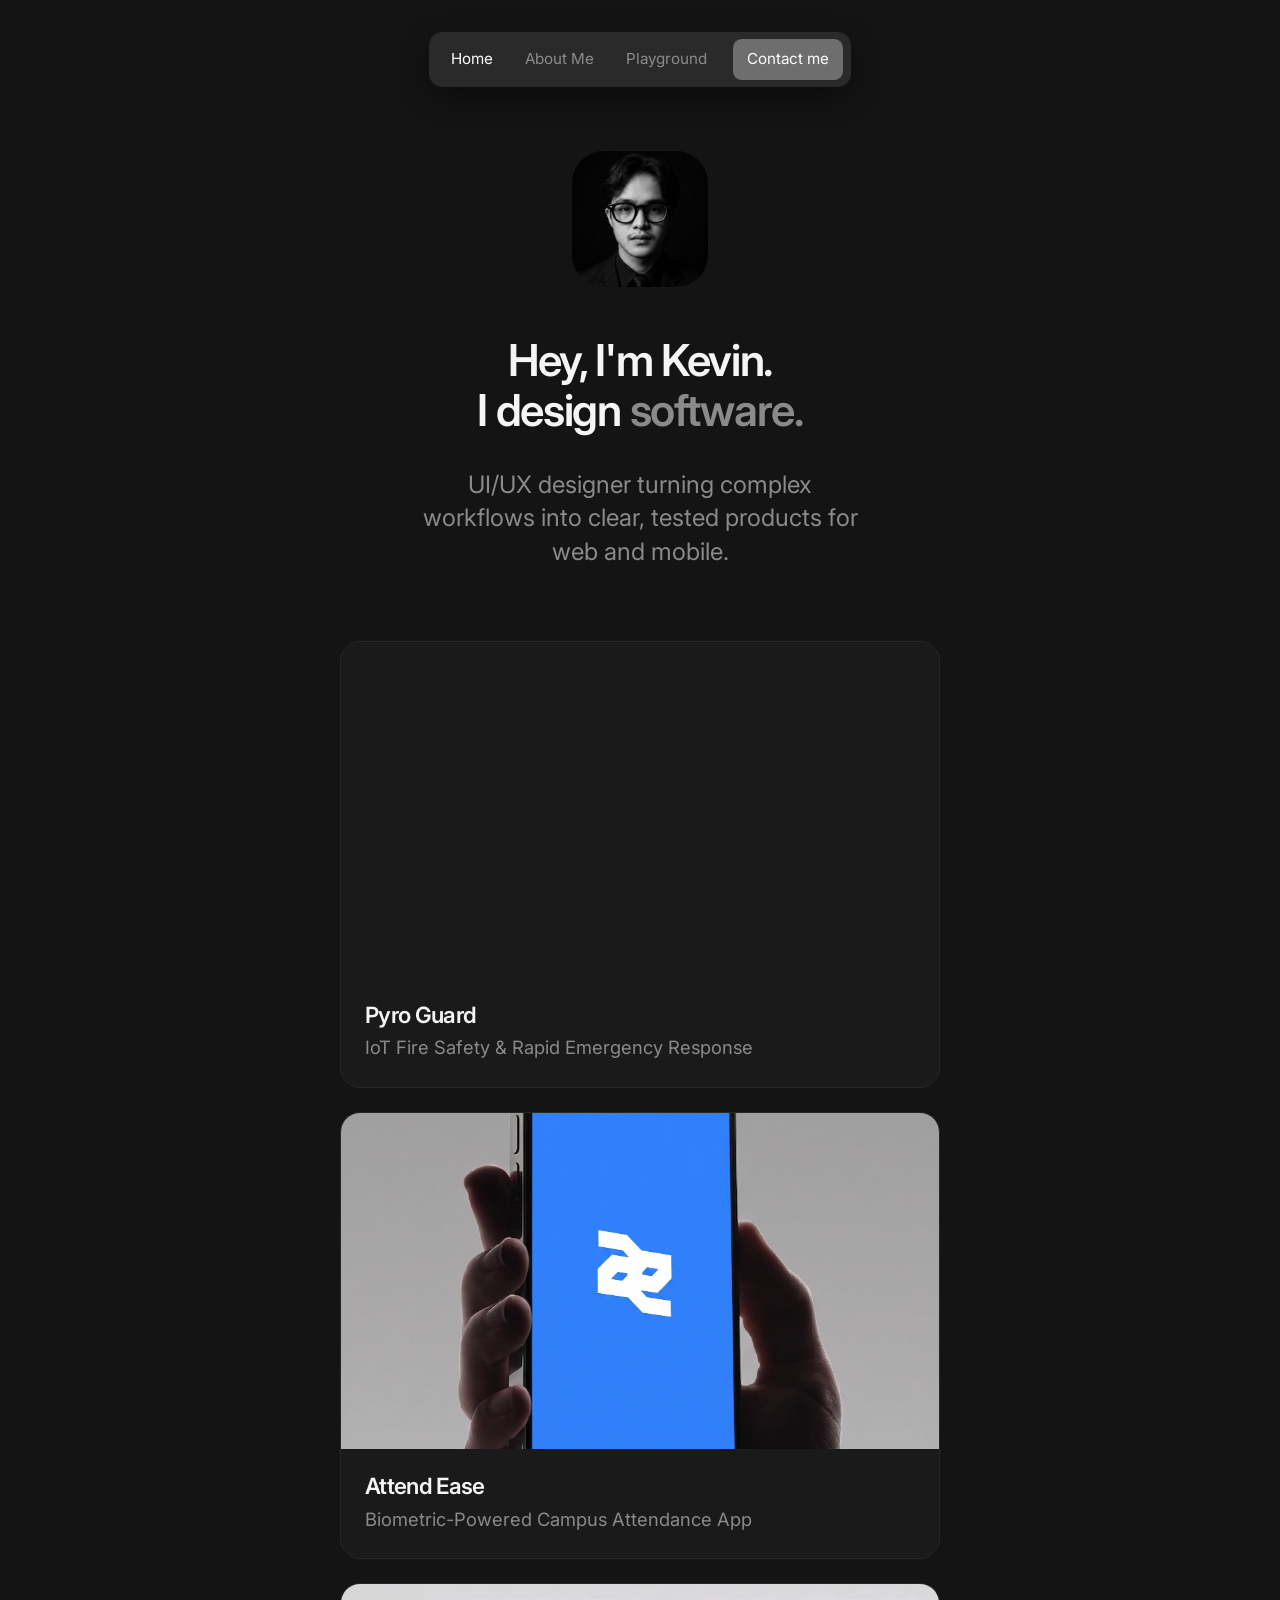
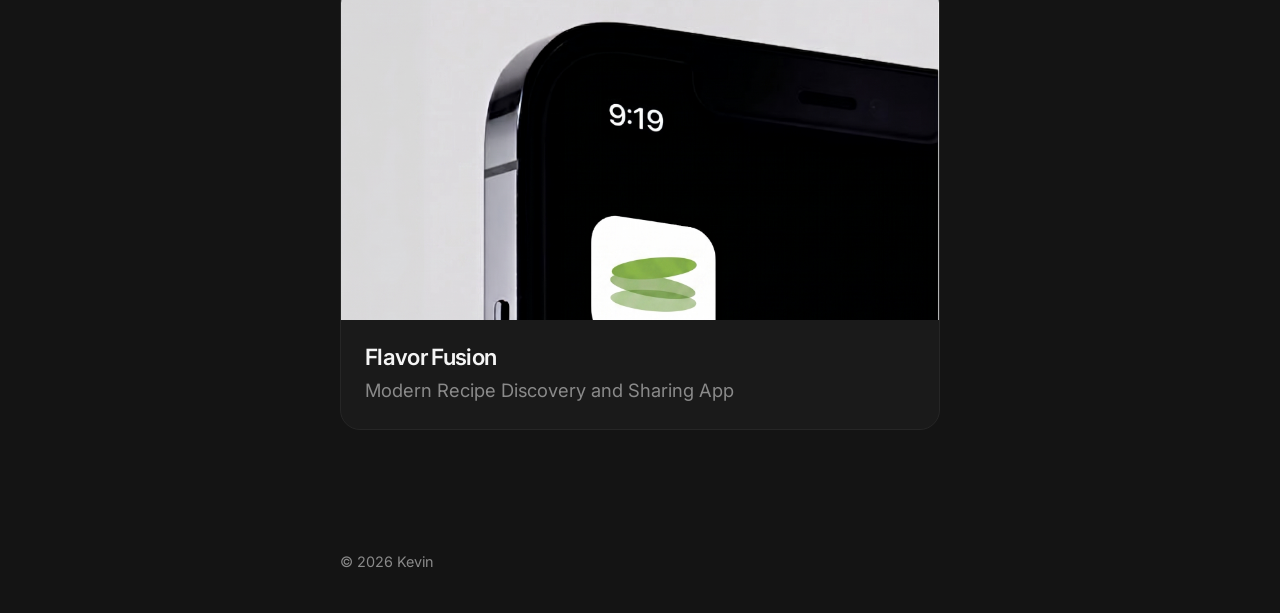
==== index.html @ 47ff6d91 "Rename home to index" ====
<!DOCTYPE html>
<html lang="en">
<head>
  <meta charset="utf-8">
  <meta name="viewport" content="width=device-width, initial-scale=1">
  <title>Kevin – UI/UX Designer</title>
  <meta name="description" content="Kevin is a UI/UX designer. Selected case studies.">
  <link rel="preconnect" href="https://fonts.googleapis.com">
  <link rel="preconnect" href="https://fonts.gstatic.com" crossorigin>
  <link href="https://fonts.googleapis.com/css2?family=Inter:wght@400;500;600&display=swap" rel="stylesheet">
  <link rel="stylesheet" href="styles.css">
  <!-- <script src="cursor.js" defer></script> -->
</head>
<body>
  <header class="nav-wrap">
    <nav class="pill" aria-label="Main"><a href="index.html" class="active" aria-current="page">Home</a><a href="about.html">About Me</a>   <a class="disabled" aria-disabled="true" title="Coming soon">Playground</a><!-- ENABLE: <a href="playground.html">Playground</a> --><a href="mailto:velasquezkevin.ucc@gmail.com?subject=Hello%20Kevin" class="cta">Contact me</a></nav>
  </header>
  <main>
    <section class="hero">
      <div class="avatar" role="img" aria-label="Portrait of Kevin"></div>
      <h2>Hey, I'm Kevin.<br>I design <span class="dim">software.</span></h2>
      <p class="lede">UI/UX designer turning complex workflows into clear, tested products for web and mobile.</p>
    </section>
    <section class="work" aria-label="Selected work">
      <!-- Add a project: copy a card, set style="background-image:url(images/your-shot.jpg)" on .thumb -->
      <a class="card" href="pyro-guard.html">
        <div style="background-image:url(images/pyro/pyroguard.png)" class="thumb t1"></div>
        <div class="info"><h3>Pyro Guard</h3><p>IoT Fire Safety & Rapid Emergency Response</p></div>
      </a>
      <a class="card" href="attend-ease.html">
        <div style="background-image:url(images/ae/attendease.png)" class="thumb t2"></div>
        <div class="info"><h3>Attend Ease</h3><p>Biometric-Powered Campus Attendance App</p></div>
      </a>
      <a class="card" href="flavor-fusion.html">
        <div style="background-image:url(images/ff/flavorfusion.jpg)" class="thumb t3"></div>
        <div class="info"><h3>Flavor Fusion</h3><p>Modern Recipe Discovery and Sharing App</p></div>
      </a>
    </section>
  </main>
  <footer><p>© 2026 Kevin</p></footer>
</body>
</html>
---- styles.css ----
:root{
  --bg:#141414; --card:#1a1a1a; --line:#262626;
  --ink:#f5f5f5; --muted:#8a8a8a; --accent:#ff5a2b;
  --font:"Inter",system-ui,-apple-system,sans-serif;
  
}
*{box-sizing:border-box;margin:0}
html{scroll-behavior:smooth;scroll-padding-top:6rem;color-scheme:dark}
@media (prefers-reduced-motion:reduce){html{scroll-behavior:auto}}
body{background:var(--bg);color:var(--ink);font:400 1.0625rem/1.6 var(--font);-webkit-font-smoothing:antialiased}
a{color:inherit}
:focus-visible{outline:3px solid var(--accent);outline-offset:3px}
h1,h2,h3{font-weight:600;line-height:1.15;letter-spacing:-.03em}
h2{font-size:2.75rem;margin-bottom:1rem}
.muted{color:var(--muted)}
section,footer{max-width:640px;margin-inline:auto;padding-inline:1.25rem}

/* Floating nav */
.nav-wrap{position:sticky;top:1rem;z-index:50;display:flex;justify-content:center;padding:1rem 1rem 0;pointer-events:none}
.pill{pointer-events:auto;display:flex;align-items:center;gap:.2rem;padding:.45rem;background:#2a2a2a;border-radius:.85rem;box-shadow:0 10px 30px rgba(0,0,0,.45)}
.pill a{padding:.5rem .9rem;border-radius:.55rem;color:#8c8c8c;text-decoration:none;font-size:.95rem;white-space:nowrap;transition:color .15s,background .15s}
.pill a:hover,.pill a.active{color:#fff}
.pill a.cta{margin-left:.5rem;background:#6e6e6e;color:#fff}
.pill a.cta:hover{background:#808080}
.pill a:focus-visible{outline-color:#fff}

/* Hero */
.hero{text-align:center;padding-top:5rem;padding-bottom:4.5rem}
.avatar{width:8.5rem;height:8.5rem;margin:0 auto 3rem;border-radius:2rem;background:#222 url(images/avatar.jpg) center/cover}
h1{font-size:clamp(2.5rem,9vw,4.5rem);font-weight:600;letter-spacing:-.04em}
.dim{color:#8a8a8a}
.lede{font-size:clamp(1.15rem,3.2vw,1.5rem);line-height:1.4;color:var(--muted);max-width:30ch;margin:2rem auto 0}

/* Project cards */
.work{display:grid;gap:1.5rem;padding-bottom:5rem}
.card{display:block;background:var(--card);border:1px solid var(--line);border-radius:1.25rem;overflow:hidden;text-decoration:none;transition:border-color .2s,transform .2s}
.card:hover{border-color:#3a3a3a;transform:translateY(-3px)}
.thumb{aspect-ratio:16/9;background-size:cover;background-position:center}
.t1{background:radial-gradient(circle at 20% 10%,#8a8a8a,transparent 45%),linear-gradient(160deg,#101010,#3a3a3a 55%,#d8d8d8)}
.t2{background:radial-gradient(circle at 80% 15%,#9a9a9a,transparent 45%),linear-gradient(200deg,#101010,#333 55%,#cfcfcf)}
.t3{background:radial-gradient(circle at 30% 90%,#8a8a8a,transparent 45%),linear-gradient(120deg,#101010,#3a3a3a 55%,#d0d0d0)}
.info{padding:1.5rem}
.info h3{font-size:1.4rem;margin-bottom:.35rem}
.info p{color:var(--muted);font-size:1.15rem}

/* Other sections */
.about,.playground,.contact{padding-block:3rem;border-top:1px solid var(--line)}
.about p+p{margin-top:1rem}
.tiles{display:grid;grid-template-columns:repeat(auto-fit,minmax(170px,1fr));gap:1rem;margin-top:1.5rem}
.tile{display:flex;align-items:flex-end;aspect-ratio:1;padding:1rem;border-radius:1rem;text-decoration:none;font-weight:600;letter-spacing:-.02em;line-height:1.2}
.tile.t1,.tile.t2,.tile.t3{background-size:cover}
.big{display:inline-block;margin-block:1.5rem;font-size:clamp(1.5rem,6vw,2.5rem);font-weight:600;letter-spacing:-.03em;text-decoration-thickness:2px;text-underline-offset:.2em}
.social{display:flex;gap:1.5rem;color:var(--muted)}
.social a:hover{color:var(--ink)}
footer{padding-block:2.5rem;color:var(--muted);font-size:.9rem}

@media (max-width:560px){
  .pill{gap:0;padding:.4rem}
  .pill a{padding:.55rem .65rem;font-size:.9rem}
  .pill a.cta{margin-left:.25rem}
  .hero{padding-top:3.5rem}
}

/* Inner pages */
.prose{max-width:640px;margin-inline:auto;padding-inline:1.25rem;padding-bottom:5rem}
.prose.top{padding-top:4.5rem}
.prose h2{font-size:1.1rem;font-weight:600;letter-spacing:-.01em;margin:0}
.prose p{color:var(--muted);margin-top:.15rem}
.prose p+p{margin-top:1.25rem}
.page-title{font-size:clamp(2.5rem,8vw,3.5rem);letter-spacing:-.04em;margin-bottom:1rem}
.resume{display:inline-block;margin-top:1.75rem;padding:1rem 1.5rem;background:#262626;border-radius:.9rem;text-decoration:none;font-size:1.1rem;transition:background .15s}
.resume:hover{background:#303030}
.loves{margin-top:4rem!important;margin-bottom:1.5rem!important}
.polaroids{display:grid;grid-template-columns:repeat(2,1fr);gap:1.5rem;padding-inline:1.5rem}
.polaroid{background:#fff;padding:.75rem .75rem 1rem;box-shadow:0 8px 24px rgba(0,0,0,.35)}
.polaroid img{display:block;width:100%;aspect-ratio:1;object-fit:cover}
.polaroid figcaption{color:#555;font-size:.95rem;margin-top:.7rem}
.prose .work{padding-bottom:0;margin-top:2rem}

/* Project detail */
.back{display:inline-flex;align-items:center;gap:.5rem;color:var(--muted);text-decoration:none;margin-bottom:2rem}
.back:hover{color:var(--ink)}
.project .page-title{margin-bottom:1.75rem}
.project .meta+.media{margin-top:0}
.meta{display:flex;align-items:center;gap:.9rem;margin:0 0 2.25rem}
.sep{width:5px;height:5px;border-radius:50%;background:#3a3a3a}
.media{display:block;width:100%;aspect-ratio:14/9;background:#fff;border-radius:.6rem;margin-top:1.5rem;object-fit:cover}
.project h2{margin-top:1rem}
.project p{margin-top:.1rem}
@media (max-width:560px){.polaroids{padding-inline:0;gap:1rem}}

/* thumbnail fix */
   .thumb[style] {
     background-size: cover;
     background-position: center;
     background-repeat: no-repeat;
   }

/* Cursor Opt 1 */
body { cursor: url("images/pokeball.png") 4 4, auto; }
a, button { cursor: url("images/pokeball.png") 4 4, pointer; }

.media {
  aspect-ratio: auto;
  height: auto;
}
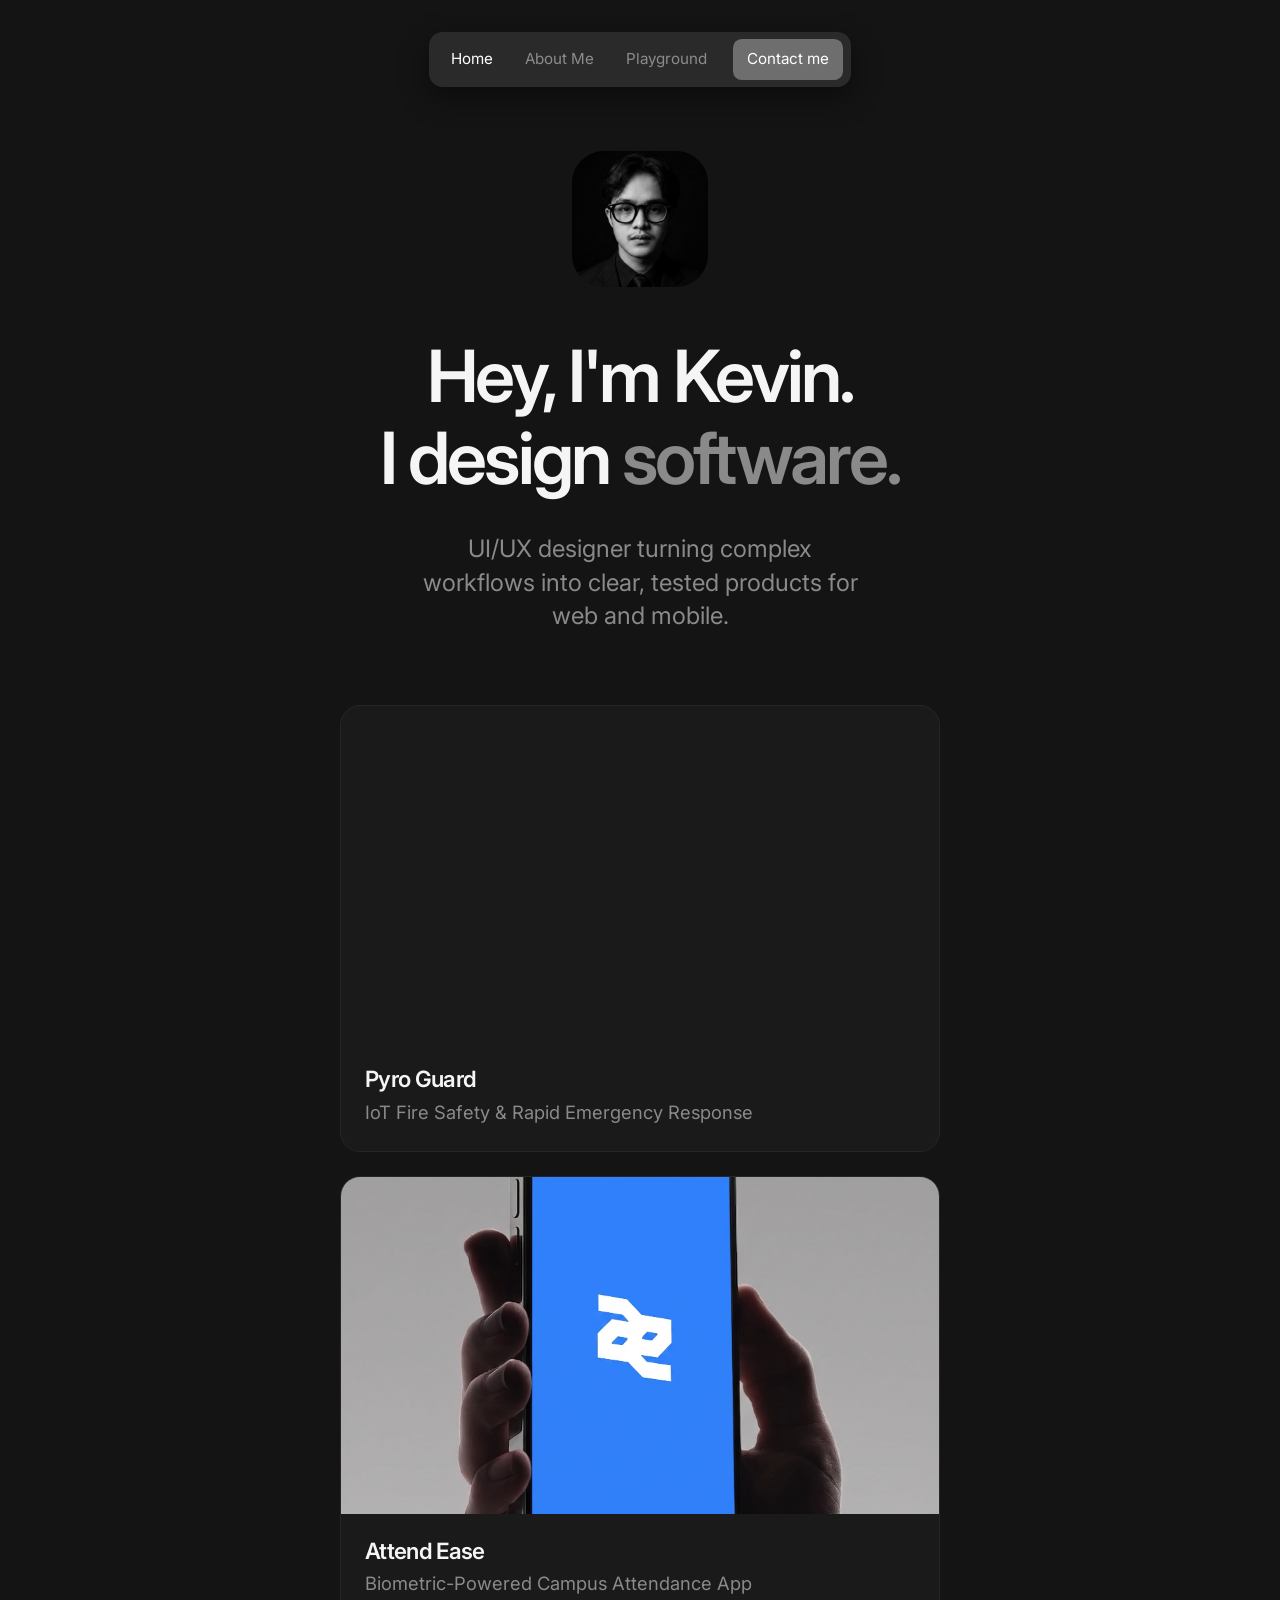
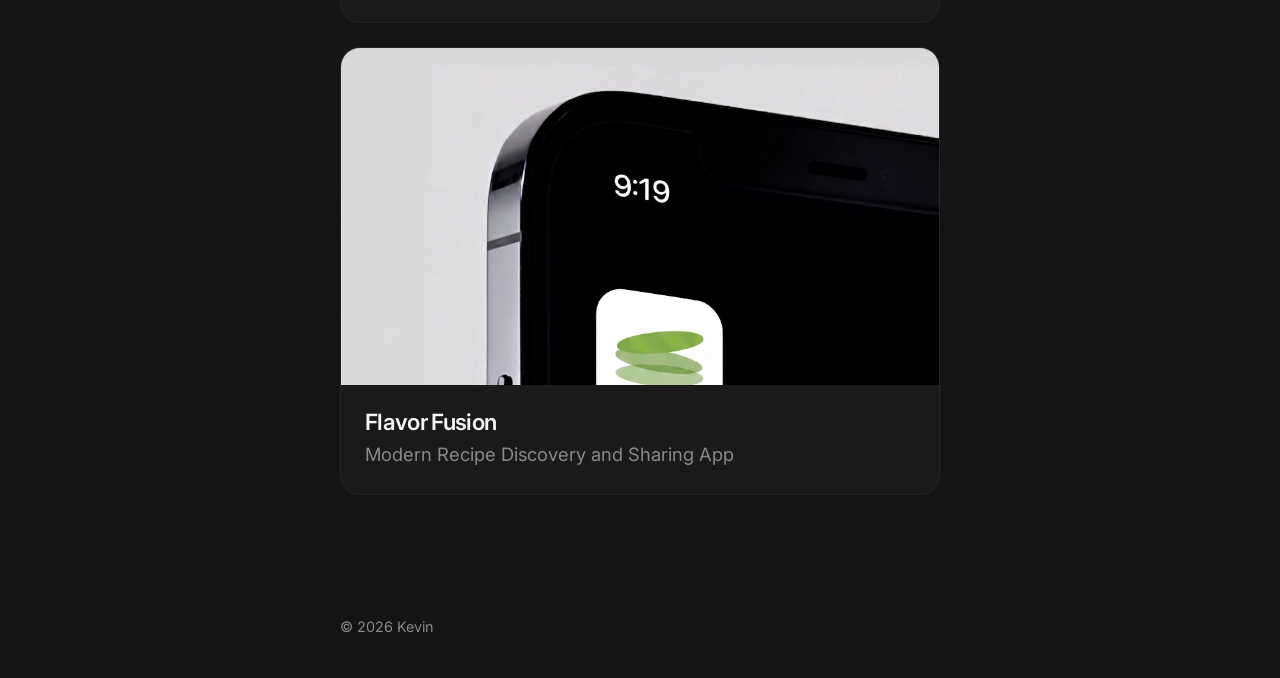
==== commit 1d4191c8: "Added Hero Text Animation" ====
--- a/index.html
+++ b/index.html
@@ -18,7 +18,10 @@
   <main>
     <section class="hero">
       <div class="avatar" role="img" aria-label="Portrait of Kevin"></div>
-      <h2>Hey, I'm Kevin.<br>I design <span class="dim">software.</span></h2>
+      <h2>
+        <span class="line" style="--i:0"><span>Hey, I'm Kevin.</span></span>
+        <span class="line" style="--i:1"><span>I design <span class="dim">software.</span></span></span>
+      </h2>
       <p class="lede">UI/UX designer turning complex workflows into clear, tested products for web and mobile.</p>
     </section>
     <section class="work" aria-label="Selected work">
--- a/styles.css
+++ b/styles.css
@@ -103,4 +103,36 @@
 .media {
   aspect-ratio: auto;
   height: auto;
+}
+
+
+/* Hero load animation */
+.hero h2 { font-size: clamp(2.5rem, 9vw, 4.5rem); letter-spacing: -.04em; }
+
+.hero .line {
+  display: block;
+  overflow: hidden;          /* hides the text until it slides up */
+  padding-bottom: .12em;     /* keeps letters like g and y from being clipped */
+  margin-bottom: -.12em;
+}
+.hero .line > span {
+  display: inline-block;
+  transform: translateY(110%);
+  animation: rise .8s cubic-bezier(.2, .7, .2, 1) forwards;
+  animation-delay: calc(.25s + var(--i) * .15s);   /* delay between lines */
+}
+.hero .lede, .hero .avatar {
+  opacity: 0;
+  animation: fade .8s ease forwards;
+}
+.hero .avatar { animation-delay: 0s; }
+.hero .lede   { animation-delay: .8s; }              /* appears after the heading */
+
+@keyframes rise { to { transform: translateY(0); } }
+@keyframes fade { to { opacity: 1; } }
+
+@media (prefers-reduced-motion: reduce) {
+  .hero .line > span, .hero .lede, .hero .avatar {
+    animation: none; opacity: 1; transform: none;
+  }
 }
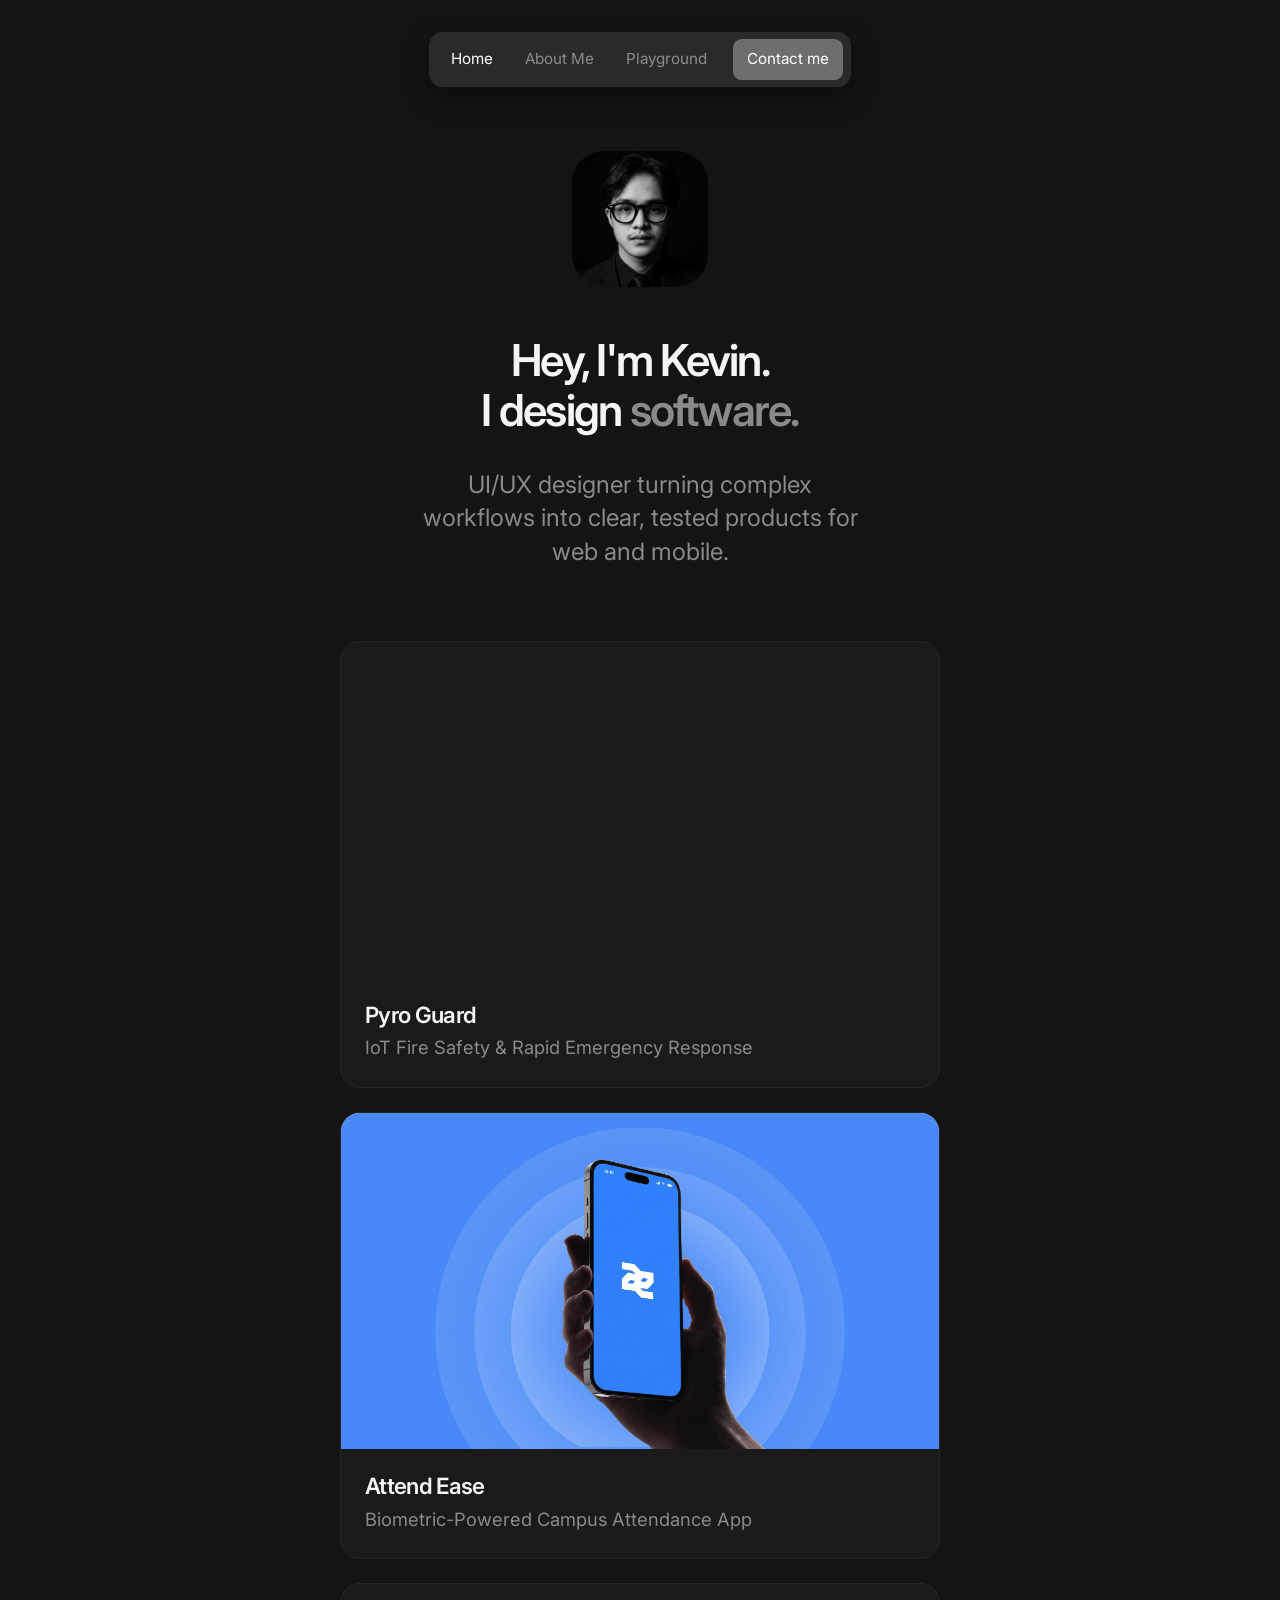
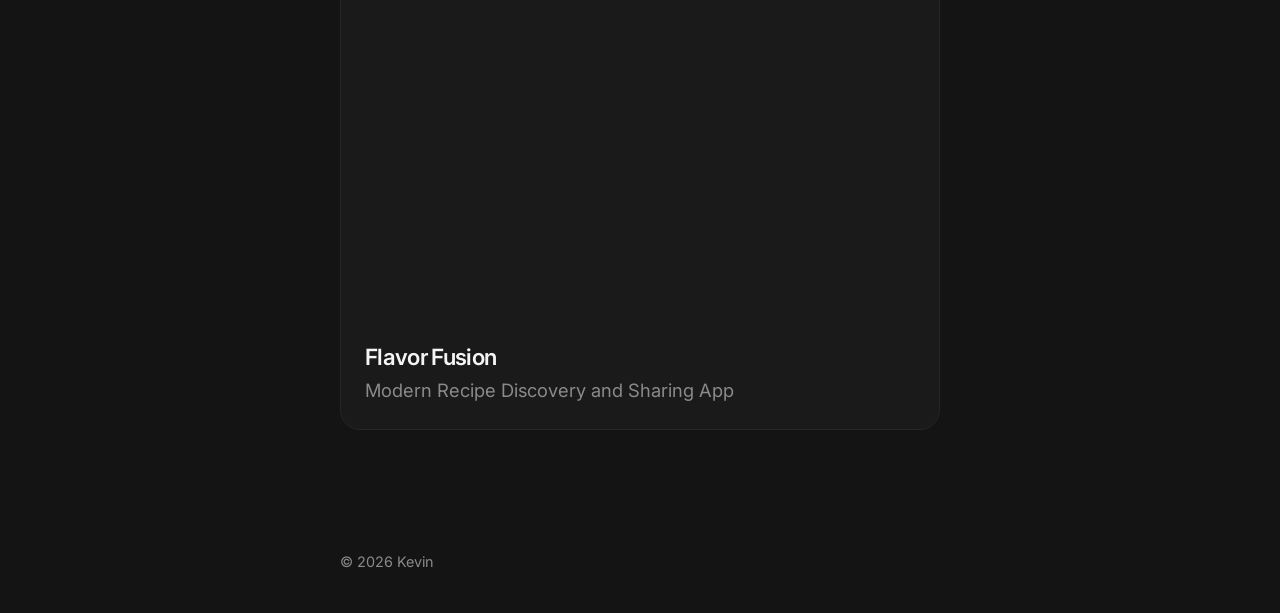
==== commit 59fd2113: "Project Details Changes" ====
--- a/index.html
+++ b/index.html
@@ -31,11 +31,11 @@
         <div class="info"><h3>Pyro Guard</h3><p>IoT Fire Safety & Rapid Emergency Response</p></div>
       </a>
       <a class="card" href="attend-ease.html">
-        <div style="background-image:url(images/ae/attendease.png)" class="thumb t2"></div>
+        <div style="background-image:url(images/ae/ae-thumbnail.svg)" class="thumb t2"></div>
         <div class="info"><h3>Attend Ease</h3><p>Biometric-Powered Campus Attendance App</p></div>
       </a>
       <a class="card" href="flavor-fusion.html">
-        <div style="background-image:url(images/ff/flavorfusion.jpg)" class="thumb t3"></div>
+        <div style="background-image:url(images/ff/ff-thumbnail.svg)" class="thumb t3"></div>
         <div class="info"><h3>Flavor Fusion</h3><p>Modern Recipe Discovery and Sharing App</p></div>
       </a>
     </section>
--- a/styles.css
+++ b/styles.css
@@ -107,7 +107,7 @@
 
 
 /* Hero load animation */
-.hero h2 { font-size: clamp(2.5rem, 9vw, 4.5rem); letter-spacing: -.04em; }
+.hero h2 {letter-spacing: -.04em; }
 
 .hero .line {
   display: block;
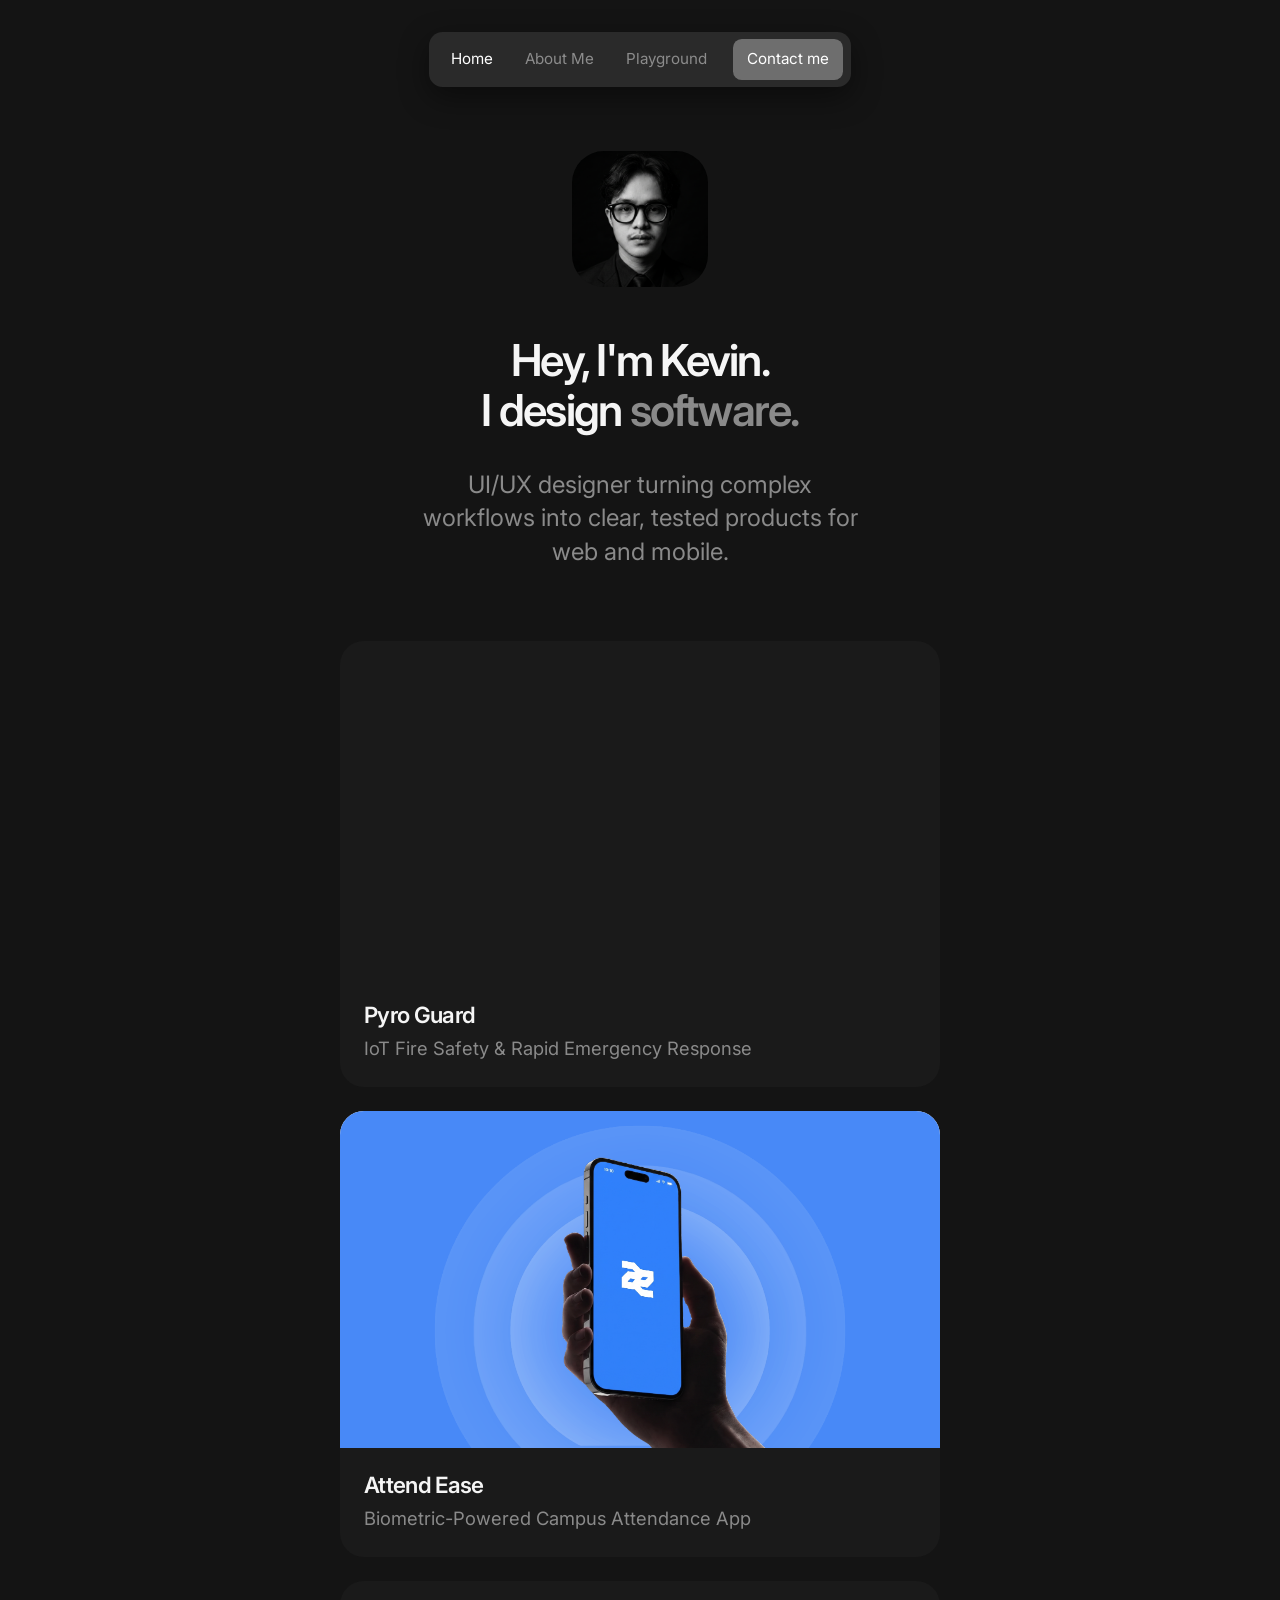
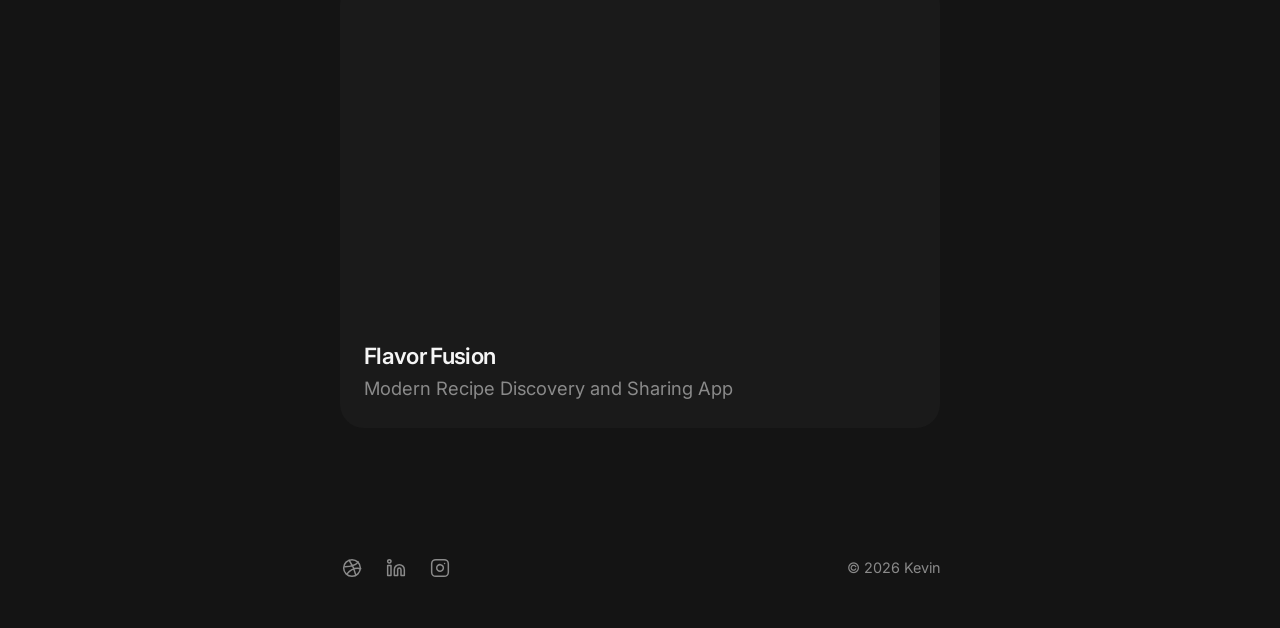
==== commit 9be177a8: "Project Content  & Footer" ====
--- a/index.html
+++ b/index.html
@@ -27,7 +27,7 @@
     <section class="work" aria-label="Selected work">
       <!-- Add a project: copy a card, set style="background-image:url(images/your-shot.jpg)" on .thumb -->
       <a class="card" href="pyro-guard.html">
-        <div style="background-image:url(images/pyro/pyroguard.png)" class="thumb t1"></div>
+        <div style="background-image:url(images/pyro/pg-thu.png)" class="thumb t1"></div>
         <div class="info"><h3>Pyro Guard</h3><p>IoT Fire Safety & Rapid Emergency Response</p></div>
       </a>
       <a class="card" href="attend-ease.html">
@@ -40,6 +40,19 @@
       </a>
     </section>
   </main>
-  <footer><p>© 2026 Kevin</p></footer>
+<footer>
+  <div class="socials">
+    <a href="https://dribbble.com/kivs" target="_blank" rel="noopener noreferrer" aria-label="Dribbble">
+      <svg viewBox="0 0 24 24" fill="none" stroke="currentColor" stroke-width="1.8" stroke-linecap="round" stroke-linejoin="round" aria-hidden="true"><circle cx="12" cy="12" r="10"/><path d="M8.56 2.75c4.37 6 6 9.42 8 17.72m2.9-15.5c-3.4 4.3-8.2 5.3-16.1 5.4m19.1 2.4c-6.6-1.4-12.1 1-16.4 6.3"/></svg>
+    </a>
+    <a href="https://www.linkedin.com/in/kvnvelasquez" target="_blank" rel="noopener noreferrer" aria-label="LinkedIn">
+      <svg viewBox="0 0 24 24" fill="none" stroke="currentColor" stroke-width="1.8" stroke-linecap="round" stroke-linejoin="round" aria-hidden="true"><path d="M16 8a6 6 0 0 1 6 6v7h-4v-7a2 2 0 0 0-2-2 2 2 0 0 0-2 2v7h-4v-7a6 6 0 0 1 6-6z"/><rect x="2" y="9" width="4" height="12"/><circle cx="4" cy="4" r="2"/></svg>
+    </a>
+    <a href="https://www.instagram.com/muhusahushi/" target="_blank" rel="noopener noreferrer" aria-label="Instagram">
+      <svg viewBox="0 0 24 24" fill="none" stroke="currentColor" stroke-width="1.8" stroke-linecap="round" stroke-linejoin="round" aria-hidden="true"><rect x="2" y="2" width="20" height="20" rx="5" ry="5"/><path d="M16 11.37A4 4 0 1 1 12.63 8 4 4 0 0 1 16 11.37z"/><line x1="17.5" y1="6.5" x2="17.51" y2="6.5"/></svg>
+    </a>
+  </div>
+  <p>© 2026 Kevin</p>
+</footer>
 </body>
 </html>
--- a/styles.css
+++ b/styles.css
@@ -33,8 +33,8 @@
 
 /* Project cards */
 .work{display:grid;gap:1.5rem;padding-bottom:5rem}
-.card{display:block;background:var(--card);border:1px solid var(--line);border-radius:1.25rem;overflow:hidden;text-decoration:none;transition:border-color .2s,transform .2s}
-.card:hover{border-color:#3a3a3a;transform:translateY(-3px)}
+.card{display:block;background:var(--card);/*0.5px solid var(--line)*/;border-radius:1.50rem;overflow:hidden;text-decoration:none;transition:border-color .2s,transform .2s}
+.card:hover{border-color:#4c4b4b;transform:translateY(-3px)}
 .thumb{aspect-ratio:16/9;background-size:cover;background-position:center}
 .t1{background:radial-gradient(circle at 20% 10%,#8a8a8a,transparent 45%),linear-gradient(160deg,#101010,#3a3a3a 55%,#d8d8d8)}
 .t2{background:radial-gradient(circle at 80% 15%,#9a9a9a,transparent 45%),linear-gradient(200deg,#101010,#333 55%,#cfcfcf)}
@@ -135,4 +135,24 @@
   .hero .line > span, .hero .lede, .hero .avatar {
     animation: none; opacity: 1; transform: none;
   }
-}+}
+
+
+/* Footer */
+footer {
+  display: flex;
+  align-items: center;
+  justify-content: space-between;
+  flex-wrap: wrap;
+  gap: 1rem;
+}
+.socials { display: flex; gap: .25rem; margin-left: -.5rem; } /* aligns icons with your text edge */
+.socials a {
+  display: grid; place-items: center;
+  width: 2.5rem; height: 2.5rem;
+  border-radius: .65rem;
+  color: var(--muted);
+  transition: color .15s, background .15s;
+}
+.socials a:hover { color: #fff; background: #262626; }
+.socials svg { width: 20px; height: 20px; }
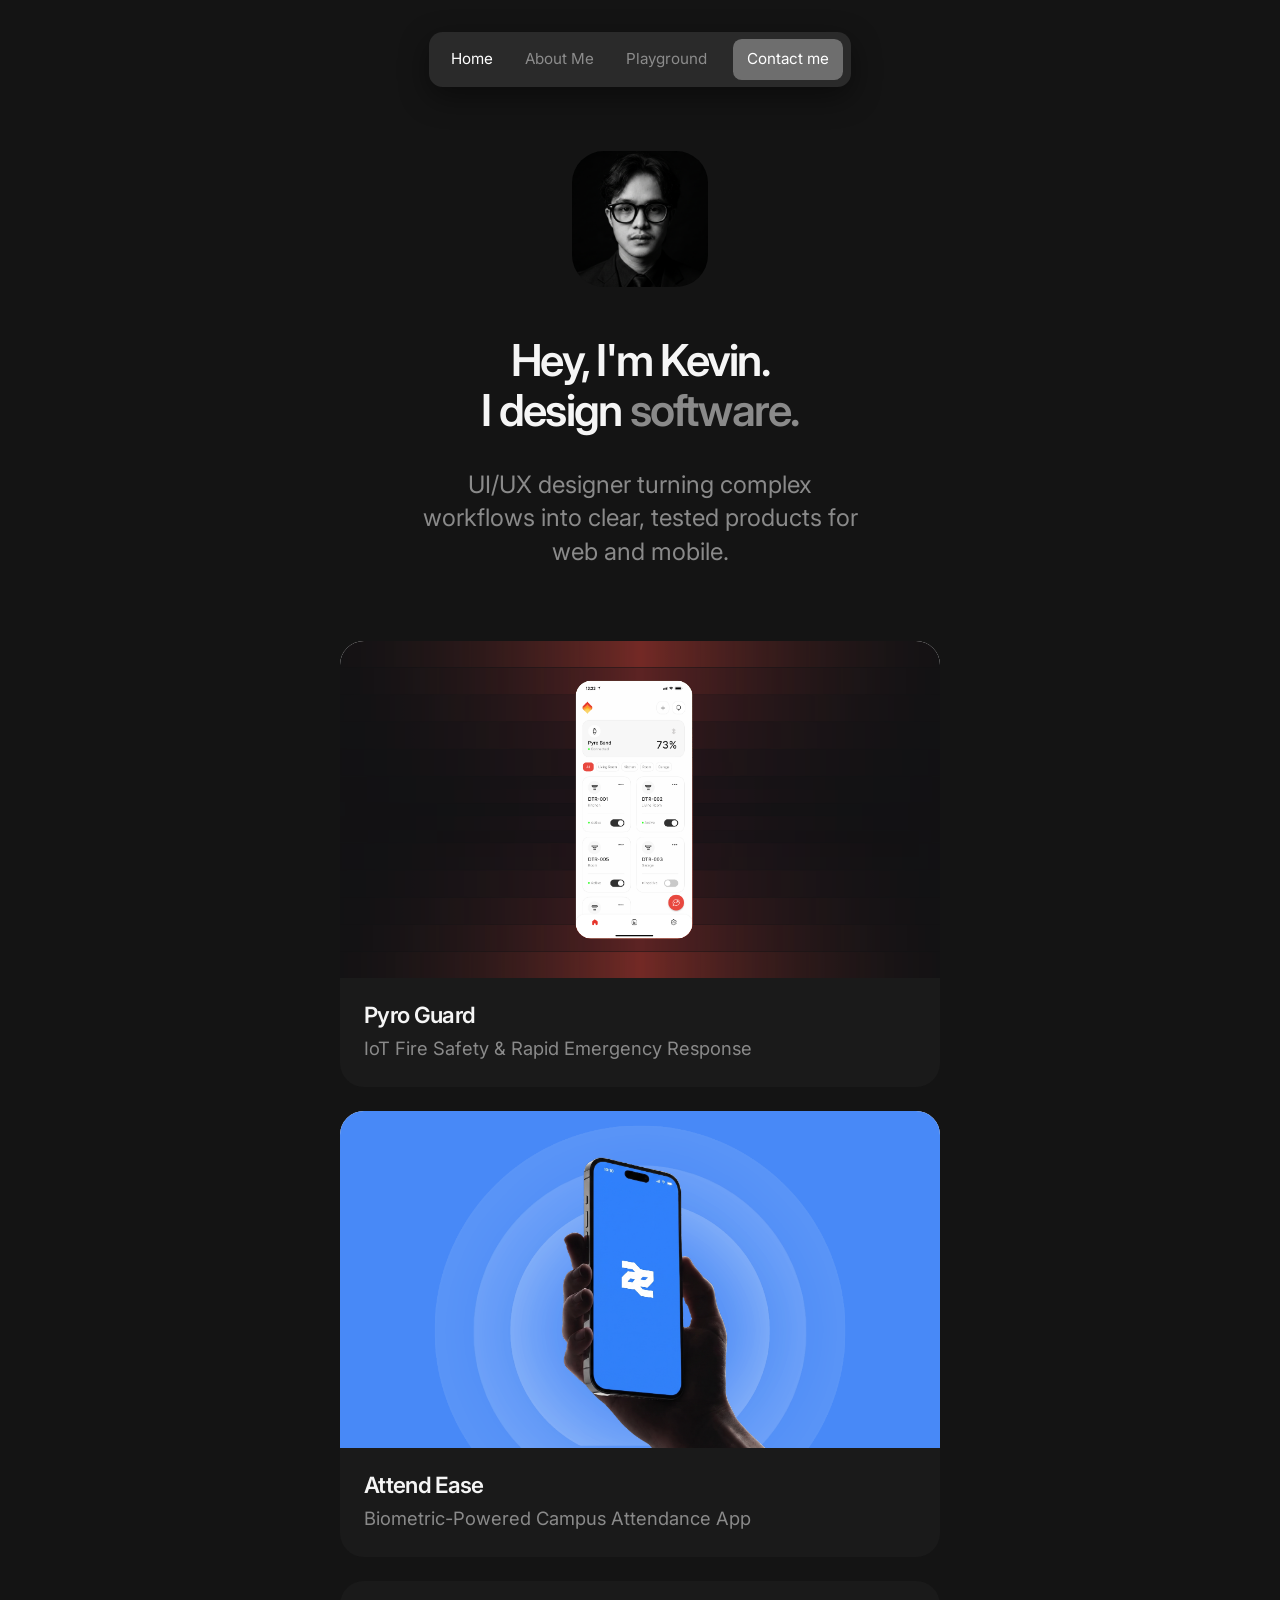
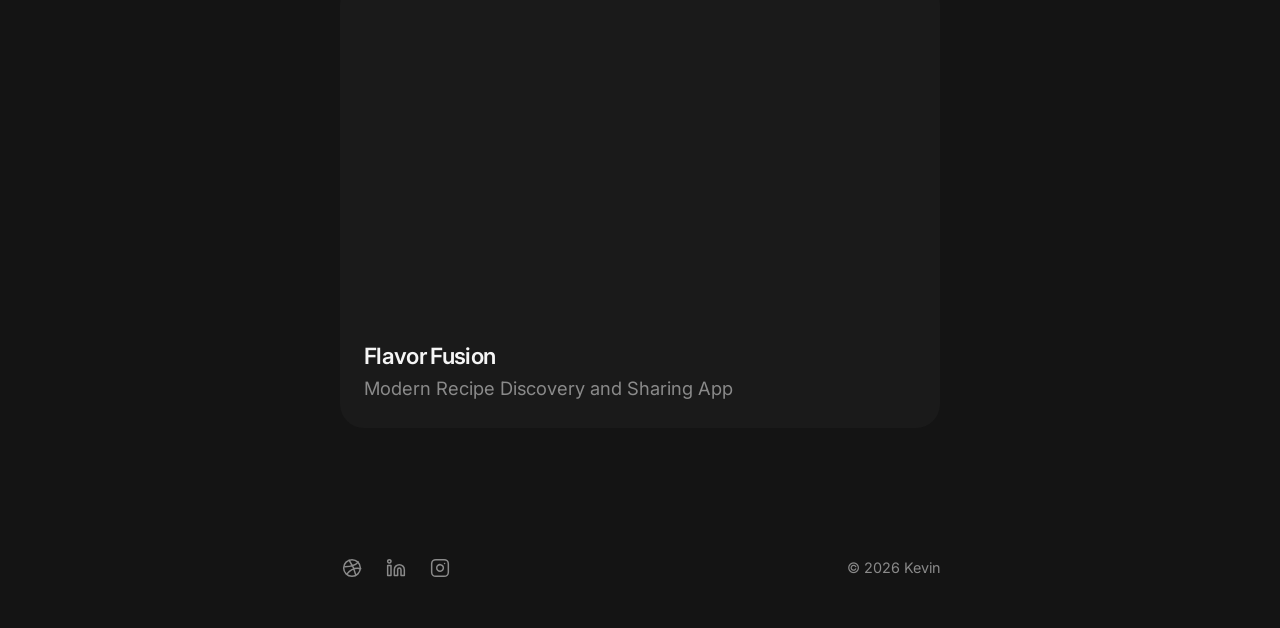
==== commit 6a48e5b1: "PG thumbnail Fixed" ====
--- a/index.html
+++ b/index.html
@@ -27,7 +27,7 @@
     <section class="work" aria-label="Selected work">
       <!-- Add a project: copy a card, set style="background-image:url(images/your-shot.jpg)" on .thumb -->
       <a class="card" href="pyro-guard.html">
-        <div style="background-image:url(images/pyro/pg-thu.png)" class="thumb t1"></div>
+        <div style="background-image:url(images/pyro/pg-thumbnail.svg)" class="thumb t1"></div>
         <div class="info"><h3>Pyro Guard</h3><p>IoT Fire Safety & Rapid Emergency Response</p></div>
       </a>
       <a class="card" href="attend-ease.html">
